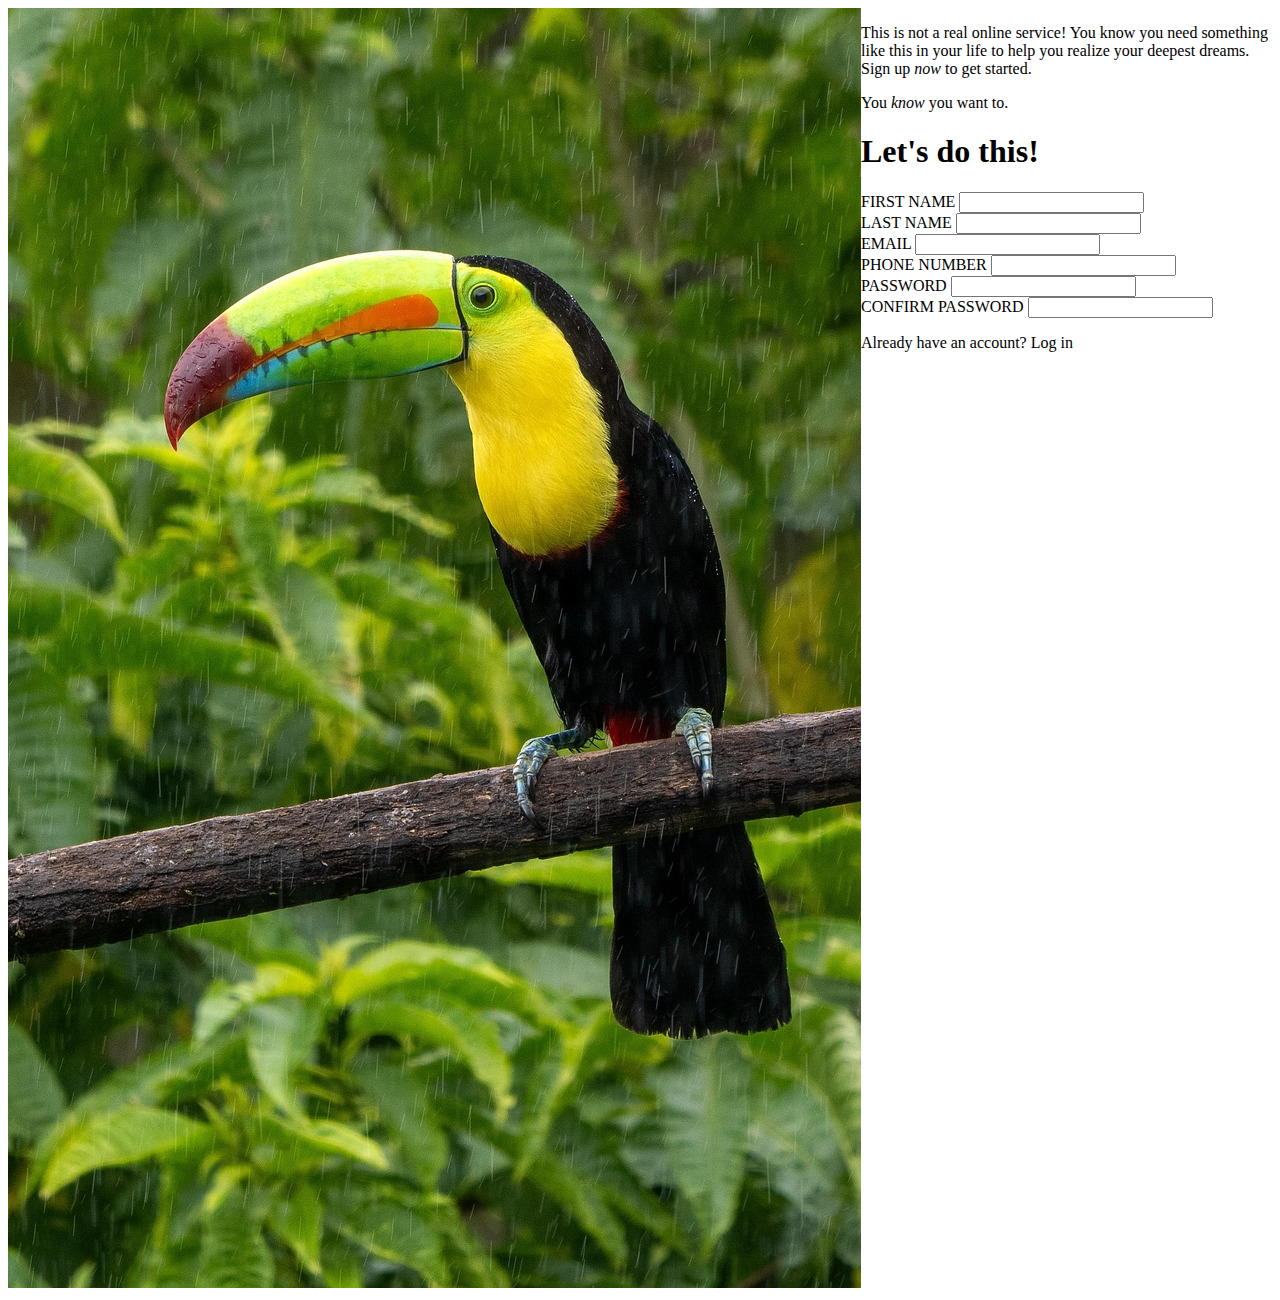
==== index.html @ 4439c469 "Add form controls and begin adjusting page layout." ====
<!DOCTYPE html>
<html lang="en">
<head>
    <meta charset="UTF-8">
    <meta name="viewport" content="width=device-width, initial-scale=1.0">
    <link rel="stylesheet" href="./styles.css">
    <title>Sign-Up Form</title>
</head>
<body>
    <div class="body">
        <div class="bckgnd-image">
            <img src="./images/costa-rica-9301364_1280.jpg" href="A colorful toucan.">
        </div>
        <div class="main-content">
            <div>
                <p>
                    This is not a real online service! You know you need something like this in your life to
                    help you realize your deepest dreams. Sign up <em>now</em> to get started.
                </p>
                <p>You <em>know</em> you want to.</p>
            </div>
            <div>
                <h1>Let's do this!</h1>
                <form action="#" method="post">
                    <div>
                        <label for="first-name">FIRST NAME</label>
                        <input type="text" id="first-name"  name="first-name" required>
                    </div>
                    <div>
                        <label for="last-name">LAST NAME</label>
                        <input type="text" id="last-name" name="last-name" required>
                    </div>
                    <div>
                        <label for="email">EMAIL</label>
                        <input type="email" id="email" name="email" required>
                    </div>
                    <div>
                        <label for="phone">PHONE NUMBER</label>
                        <input type="tel" id="phone" name="phone" required>
                    </div>
                    <div>
                        <label for="pass">PASSWORD</label>
                        <input type="password" id="password" name="password" required>
                    </div>
                    <div>
                        <label for="pass-conf">CONFIRM PASSWORD</label>
                        <input type="password" id="pass-conf" name="pass-conf" required>
                    </div>

                    <!-- PUT ALL FORM CONTROLS -->
                    <!-- INCLUDE THE SUBMIT BUTTON IN A DIV? -->
                </form>

            </div>
            <div>
                <p>Already have an account? <span>Log in</span></p>
            </div>
        </div>
    </div>
</body>
</html>
---- styles.css ----
@font-face {
    font-family: 'ostrich_sansmedium';
    src: url('ostrichsans-medium-webfont.woff2') format('woff2'),
         url('ostrichsans-medium-webfont.woff') format('woff');
    font-weight: normal;
    font-style: normal;

}

.body {
    display: flex;
}
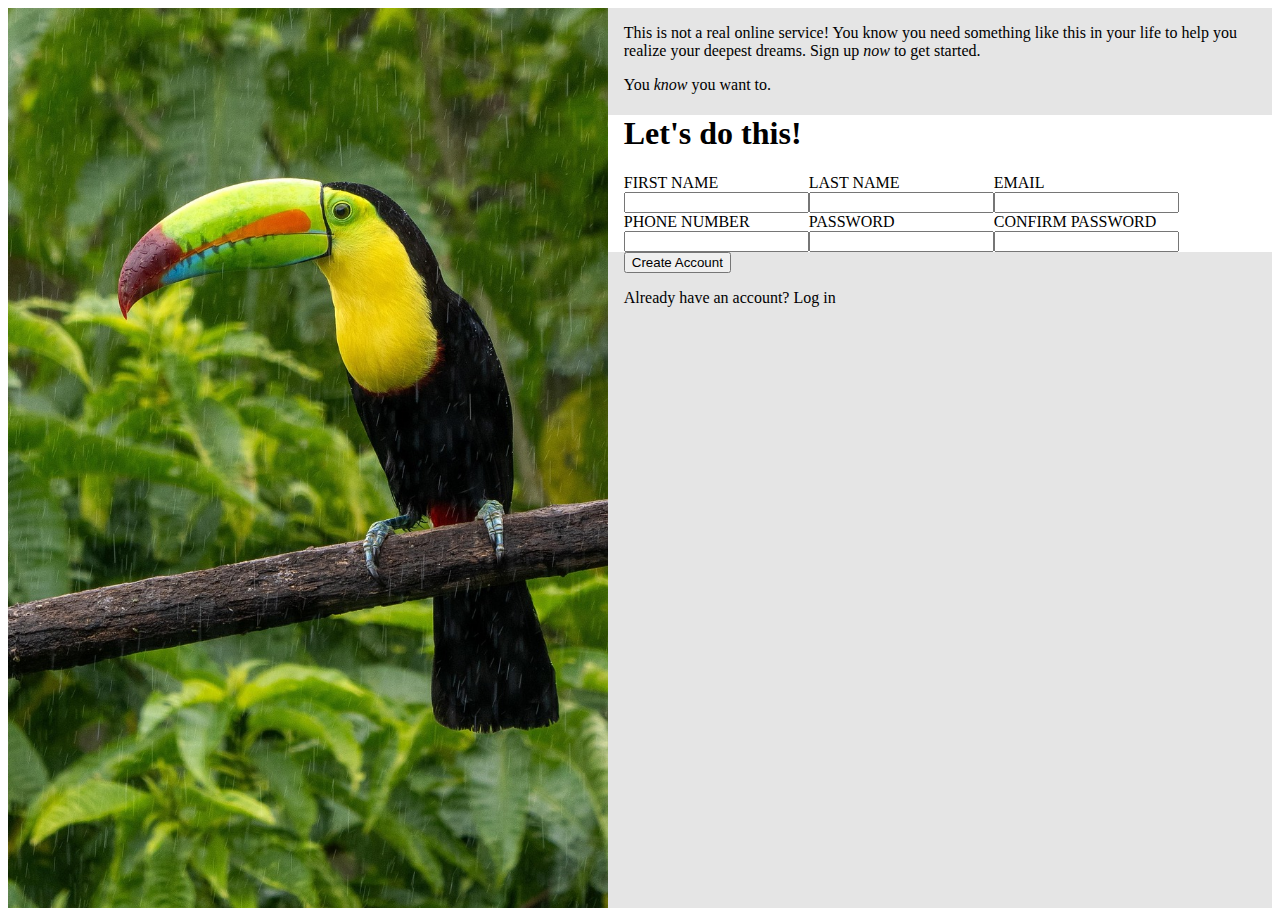
==== commit 12a735f3: "Refine layout further. Major sections in place." ====
--- a/index.html
+++ b/index.html
@@ -19,9 +19,9 @@
                 </p>
                 <p>You <em>know</em> you want to.</p>
             </div>
-            <div>
+            <form action="#" method="post">
                 <h1>Let's do this!</h1>
-                <form action="#" method="post">
+                <div class="user-inputs">
                     <div>
                         <label for="first-name">FIRST NAME</label>
                         <input type="text" id="first-name"  name="first-name" required>
@@ -46,12 +46,11 @@
                         <label for="pass-conf">CONFIRM PASSWORD</label>
                         <input type="password" id="pass-conf" name="pass-conf" required>
                     </div>
-
-                    <!-- PUT ALL FORM CONTROLS -->
-                    <!-- INCLUDE THE SUBMIT BUTTON IN A DIV? -->
-                </form>
-
-            </div>
+                </div>
+                <div class="btn-container">
+                    <button type="submit">Create Account</button>
+                </div>
+            </form>
             <div>
                 <p>Already have an account? <span>Log in</span></p>
             </div>
--- a/styles.css
+++ b/styles.css
@@ -9,4 +9,37 @@
 
 .body {
     display: flex;
+    height: 100vh;
+}
+
+img {
+    height: 100%;
+    width: auto;
+}
+
+.main-content,
+.btn-container {
+    background-color: rgb(229, 229, 229);
+}
+
+form {
+    background-color: white;
+}
+
+form > * {
+    padding-left: 1rem;;
+}
+
+.main-content > div {
+    padding-left: 1rem;
+}
+
+.user-inputs {
+    display: flex;
+    flex-wrap: wrap;
+}
+
+label,
+input {
+    display: block;
 }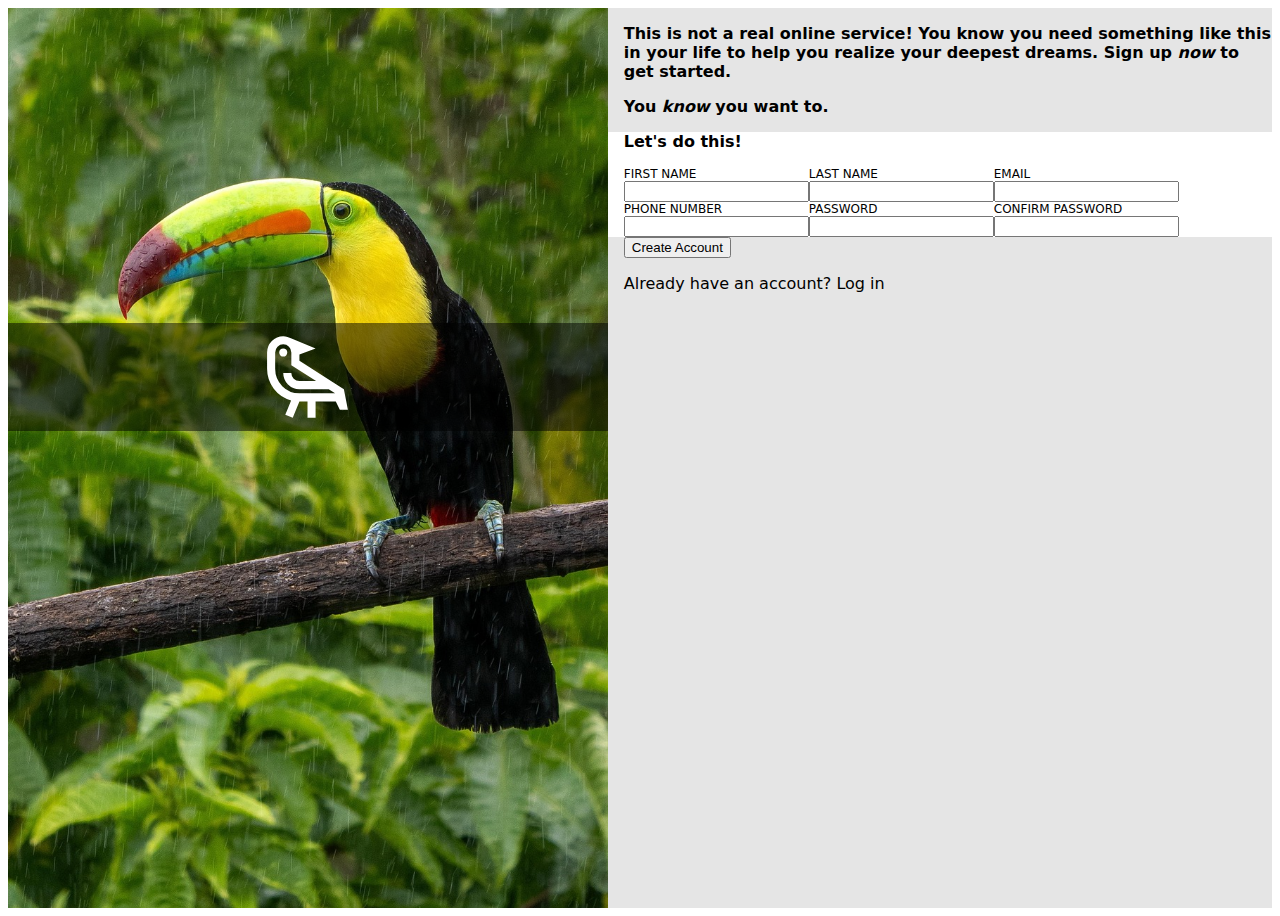
==== commit 86d4d9e0: "Add logo over background image." ====
--- a/index.html
+++ b/index.html
@@ -7,53 +7,55 @@
     <title>Sign-Up Form</title>
 </head>
 <body>
-    <div class="body">
-        <div class="bckgnd-image">
-            <img src="./images/costa-rica-9301364_1280.jpg" href="A colorful toucan.">
+    <div class="bckgnd-img-container">
+        <img class="bckgnd-img" src="./images/costa-rica-9301364_1280.jpg" href="A colorful toucan.">
+        <div class="logo-container">
+            <img class="logo" src="./images/raven-icon.svg" href="Raven Logo">
         </div>
-        <div class="main-content">
-            <div>
-                <p>
-                    This is not a real online service! You know you need something like this in your life to
-                    help you realize your deepest dreams. Sign up <em>now</em> to get started.
-                </p>
-                <p>You <em>know</em> you want to.</p>
+    </div>
+
+    <div class="main-content">
+        <div class="bold">
+            <p>
+                This is not a real online service! You know you need something like this in your life to
+                help you realize your deepest dreams. Sign up <em>now</em> to get started.
+            </p>
+            <p>You <em>know</em> you want to.</p>
+        </div>
+        <form action="#" method="post">
+            <p class="bold">Let's do this!</p>
+            <div class="user-inputs">
+                <div>
+                    <label for="first-name">FIRST NAME</label>
+                    <input type="text" id="first-name"  name="first-name" required>
+                </div>
+                <div>
+                    <label for="last-name">LAST NAME</label>
+                    <input type="text" id="last-name" name="last-name" required>
+                </div>
+                <div>
+                    <label for="email">EMAIL</label>
+                    <input type="email" id="email" name="email" required>
+                </div>
+                <div>
+                    <label for="phone">PHONE NUMBER</label>
+                    <input type="tel" id="phone" name="phone" required>
+                </div>
+                <div>
+                    <label for="pass">PASSWORD</label>
+                    <input type="password" id="password" name="password" required>
+                </div>
+                <div>
+                    <label for="pass-conf">CONFIRM PASSWORD</label>
+                    <input type="password" id="pass-conf" name="pass-conf" required>
+                </div>
             </div>
-            <form action="#" method="post">
-                <h1>Let's do this!</h1>
-                <div class="user-inputs">
-                    <div>
-                        <label for="first-name">FIRST NAME</label>
-                        <input type="text" id="first-name"  name="first-name" required>
-                    </div>
-                    <div>
-                        <label for="last-name">LAST NAME</label>
-                        <input type="text" id="last-name" name="last-name" required>
-                    </div>
-                    <div>
-                        <label for="email">EMAIL</label>
-                        <input type="email" id="email" name="email" required>
-                    </div>
-                    <div>
-                        <label for="phone">PHONE NUMBER</label>
-                        <input type="tel" id="phone" name="phone" required>
-                    </div>
-                    <div>
-                        <label for="pass">PASSWORD</label>
-                        <input type="password" id="password" name="password" required>
-                    </div>
-                    <div>
-                        <label for="pass-conf">CONFIRM PASSWORD</label>
-                        <input type="password" id="pass-conf" name="pass-conf" required>
-                    </div>
-                </div>
-                <div class="btn-container">
-                    <button type="submit">Create Account</button>
-                </div>
-            </form>
-            <div>
-                <p>Already have an account? <span>Log in</span></p>
+            <div class="btn-container">
+                <button type="submit">Create Account</button>
             </div>
+        </form>
+        <div>
+            <p>Already have an account? <span>Log in</span></p>
         </div>
     </div>
 </body>
--- a/styles.css
+++ b/styles.css
@@ -7,12 +7,35 @@
 
 }
 
-.body {
+body {
+    font-family: system-ui, "Segoe UI", Roboto, Helvetica, Arial, sans-serif, "Apple Color Emoji", "Segoe UI Emoji", "Segoe UI Symbol";
+    font-size: 1rem;
+    height: 100vh;
     display: flex;
-    height: 100vh;
+  }
+
+.bckgnd-img-container {
+    position: relative;
+    height: 100%;
 }
 
-img {
+.logo-container {
+    display: flex;
+    justify-content: center;
+    align-items: center;
+    position: absolute;
+    top: 35%;
+    height: 12%;
+    width: 100%;
+    background-color: rgba(0, 0, 0, .50);
+}
+
+img.logo {
+    height: 90%;
+    width: auto;
+}
+
+.bckgnd-img {
     height: 100%;
     width: auto;
 }
@@ -20,6 +43,10 @@
 .main-content,
 .btn-container {
     background-color: rgb(229, 229, 229);
+}
+
+.bold {
+    font-weight: 600;
 }
 
 form {
@@ -42,4 +69,8 @@
 label,
 input {
     display: block;
+}
+
+label {
+    font-size: 0.75rem;
 }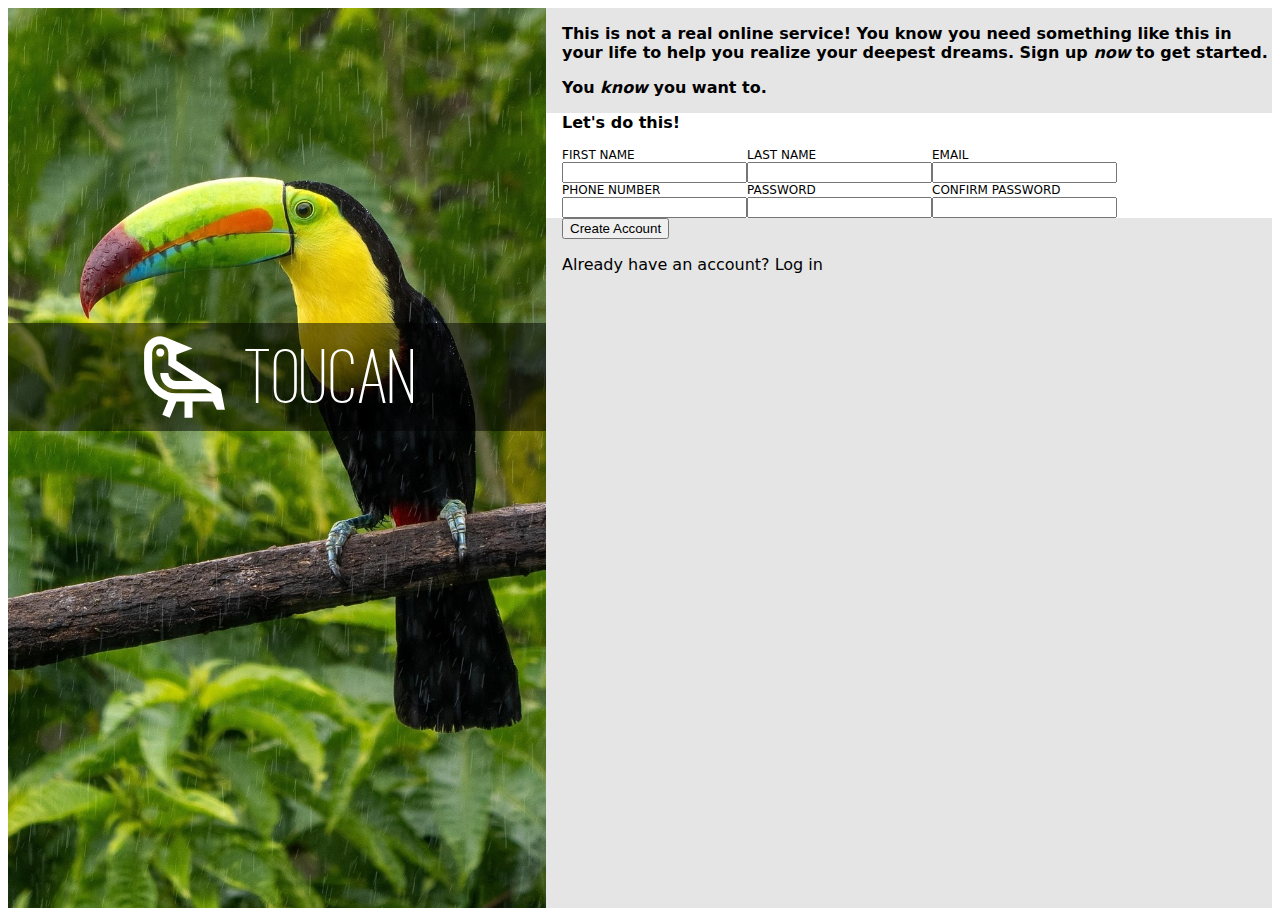
==== commit aa903e85: "Add text next to logo." ====
--- a/index.html
+++ b/index.html
@@ -11,6 +11,7 @@
         <img class="bckgnd-img" src="./images/costa-rica-9301364_1280.jpg" href="A colorful toucan.">
         <div class="logo-container">
             <img class="logo" src="./images/raven-icon.svg" href="Raven Logo">
+            <div class="logo">TOUCAN</div>
         </div>
     </div>
 
--- a/styles.css
+++ b/styles.css
@@ -1,14 +1,18 @@
 @font-face {
     font-family: 'ostrich_sansmedium';
-    src: url('ostrichsans-medium-webfont.woff2') format('woff2'),
-         url('ostrichsans-medium-webfont.woff') format('woff');
+    src: url('./fonts/ostrichsans-medium-webfont.woff2') format('woff2'),
+         url('./fonts/ostrichsans-medium-webfont.woff') format('woff');
     font-weight: normal;
     font-style: normal;
 
 }
 
+:root {
+    --system-font-stack: system-ui, "Segoe UI", Roboto, Helvetica, Arial, sans-serif, "Apple Color Emoji", "Segoe UI Emoji", "Segoe UI Symbol";
+}
+
 body {
-    font-family: system-ui, "Segoe UI", Roboto, Helvetica, Arial, sans-serif, "Apple Color Emoji", "Segoe UI Emoji", "Segoe UI Symbol";
+    font-family: var(--system-font-stack);
     font-size: 1rem;
     height: 100vh;
     display: flex;
@@ -24,6 +28,7 @@
     justify-content: center;
     align-items: center;
     position: absolute;
+    gap: 0.75rem;
     top: 35%;
     height: 12%;
     width: 100%;
@@ -33,6 +38,12 @@
 img.logo {
     height: 90%;
     width: auto;
+}
+
+div.logo {
+    font-family: "ostrich_sansmedium", var(--system-font-stack);
+    color: white;
+    font-size: 5rem;
 }
 
 .bckgnd-img {
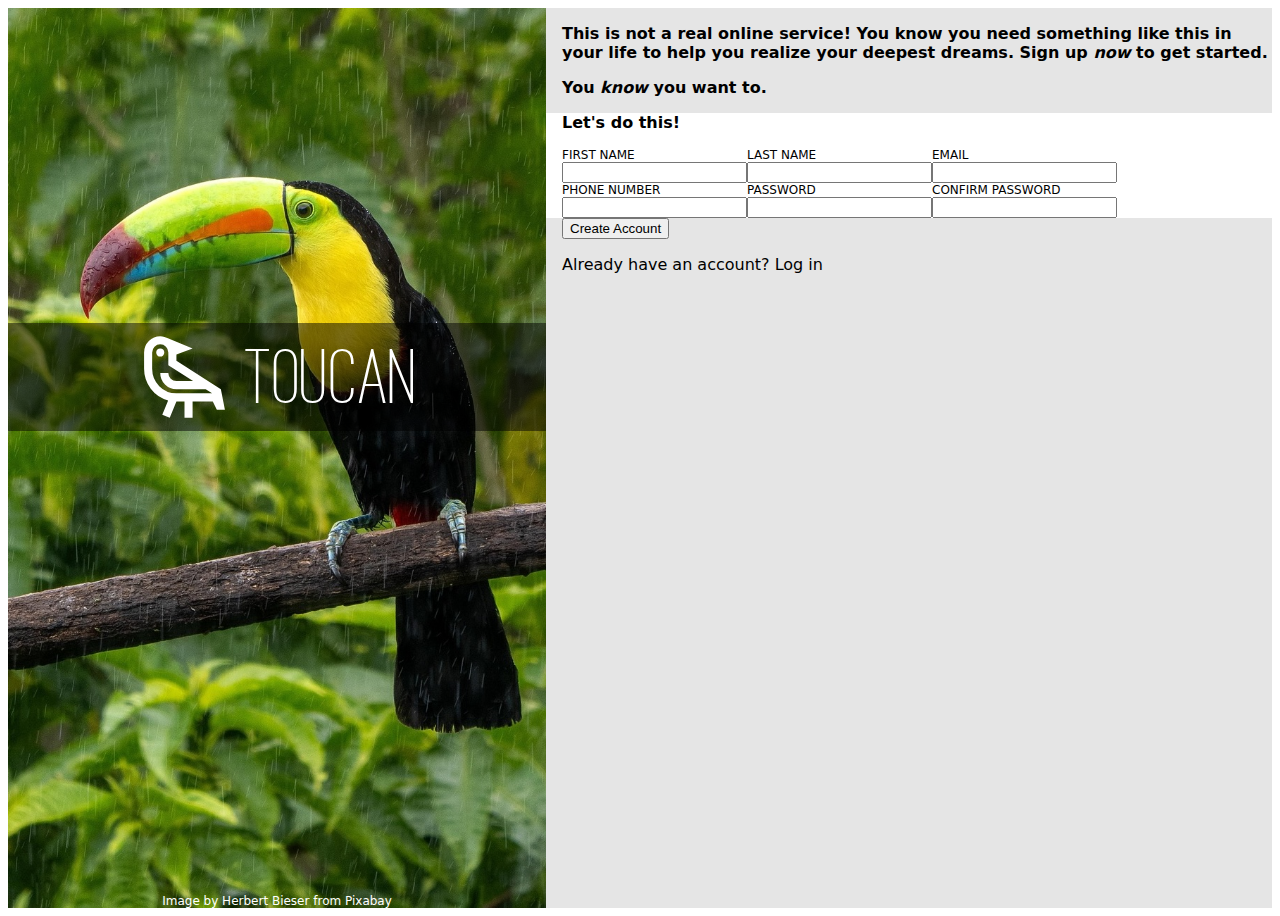
==== commit edd0da59: "Add image credit." ====
--- a/index.html
+++ b/index.html
@@ -12,6 +12,9 @@
         <div class="logo-container">
             <img class="logo" src="./images/raven-icon.svg" href="Raven Logo">
             <div class="logo">TOUCAN</div>
+        </div>
+        <div class="img-credit">
+            Image by Herbert Bieser from Pixabay
         </div>
     </div>
 
--- a/styles.css
+++ b/styles.css
@@ -46,6 +46,16 @@
     font-size: 5rem;
 }
 
+.img-credit {
+    position: absolute;
+    bottom: 0;
+    width: 100%;
+    text-align: center;
+    color: white;
+    font-size: .75rem;
+    font-weight: 200;
+}
+
 .bckgnd-img {
     height: 100%;
     width: auto;
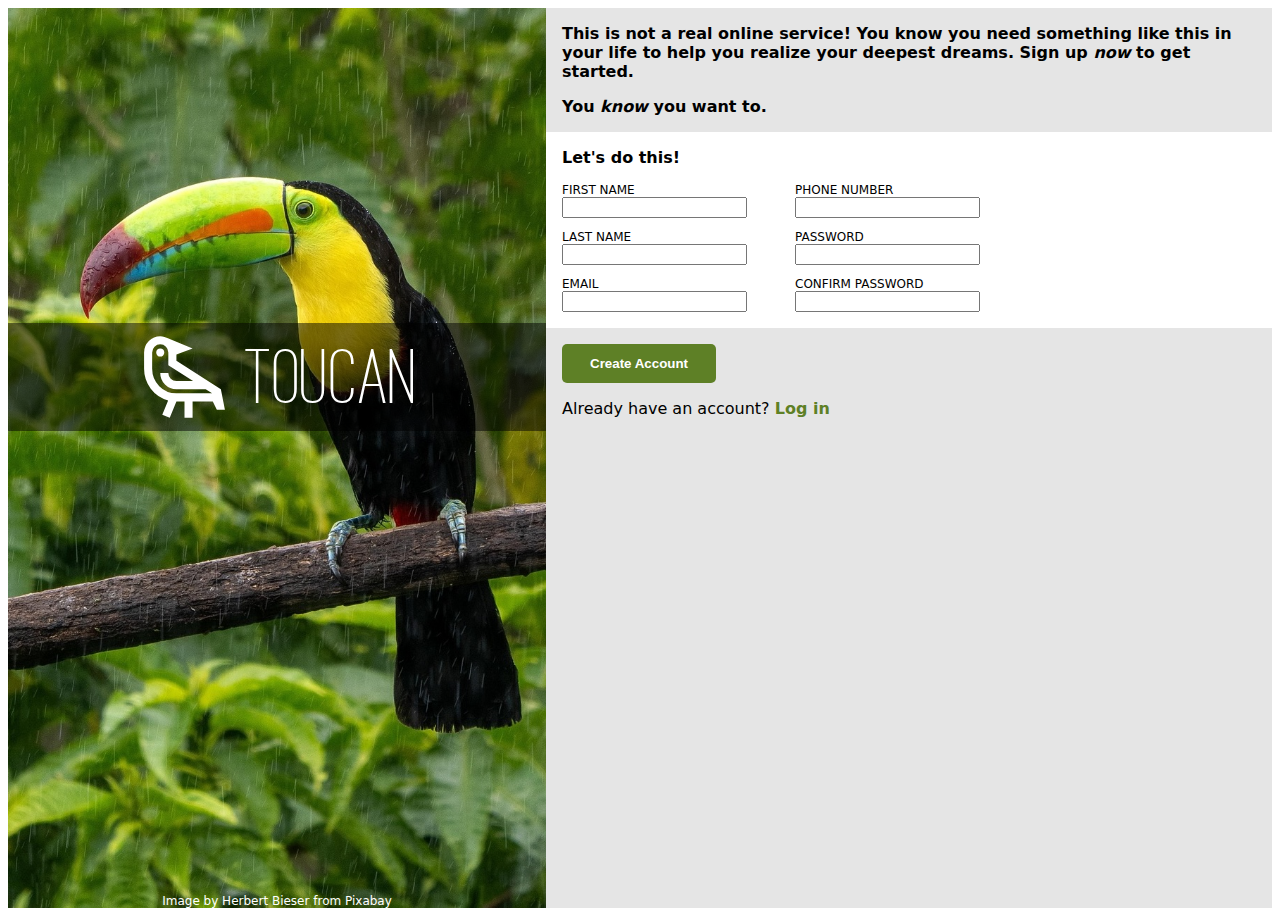
==== commit 4ee18560: "Refine layout of main content." ====
--- a/index.html
+++ b/index.html
@@ -19,7 +19,7 @@
     </div>
 
     <div class="main-content">
-        <div class="bold">
+        <div class="header bold">
             <p>
                 This is not a real online service! You know you need something like this in your life to
                 help you realize your deepest dreams. Sign up <em>now</em> to get started.
@@ -29,37 +29,41 @@
         <form action="#" method="post">
             <p class="bold">Let's do this!</p>
             <div class="user-inputs">
-                <div>
-                    <label for="first-name">FIRST NAME</label>
-                    <input type="text" id="first-name"  name="first-name" required>
+                <div class="user-inputs-left">
+                    <div>
+                        <label for="first-name">FIRST NAME</label>
+                        <input type="text" id="first-name"  name="first-name" required>
+                    </div>
+                    <div>
+                        <label for="last-name">LAST NAME</label>
+                        <input type="text" id="last-name" name="last-name" required>
+                    </div>
+                    <div>
+                        <label for="email">EMAIL</label>
+                        <input type="email" id="email" name="email" required>
+                    </div>
                 </div>
-                <div>
-                    <label for="last-name">LAST NAME</label>
-                    <input type="text" id="last-name" name="last-name" required>
-                </div>
-                <div>
-                    <label for="email">EMAIL</label>
-                    <input type="email" id="email" name="email" required>
-                </div>
-                <div>
-                    <label for="phone">PHONE NUMBER</label>
-                    <input type="tel" id="phone" name="phone" required>
-                </div>
-                <div>
-                    <label for="pass">PASSWORD</label>
-                    <input type="password" id="password" name="password" required>
-                </div>
-                <div>
-                    <label for="pass-conf">CONFIRM PASSWORD</label>
-                    <input type="password" id="pass-conf" name="pass-conf" required>
+                <div class="user-inputs-right">
+                    <div>
+                        <label for="phone">PHONE NUMBER</label>
+                        <input type="tel" id="phone" name="phone" required>
+                    </div>
+                    <div>
+                        <label for="pass">PASSWORD</label>
+                        <input type="password" id="password" name="password" required>
+                    </div>
+                    <div>
+                        <label for="pass-conf">CONFIRM PASSWORD</label>
+                        <input type="password" id="pass-conf" name="pass-conf" required>
+                    </div>
                 </div>
             </div>
             <div class="btn-container">
                 <button type="submit">Create Account</button>
             </div>
         </form>
-        <div>
-            <p>Already have an account? <span>Log in</span></p>
+        <div class="footer">
+            <p>Already have an account? <span class="green">Log in</span></p>
         </div>
     </div>
 </body>
--- a/styles.css
+++ b/styles.css
@@ -9,6 +9,7 @@
 
 :root {
     --system-font-stack: system-ui, "Segoe UI", Roboto, Helvetica, Arial, sans-serif, "Apple Color Emoji", "Segoe UI Emoji", "Segoe UI Symbol";
+    --green: rgb(94 128 38);
 }
 
 body {
@@ -74,17 +75,26 @@
     background-color: white;
 }
 
+.header > *,
+.footer,
 form > * {
-    padding-left: 1rem;;
+    padding: 1rem 1rem 0 1rem;
 }
 
-.main-content > div {
-    padding-left: 1rem;
+.header > p + p,
+.user-inputs {
+    padding-bottom: 1rem;
 }
 
 .user-inputs {
     display: flex;
-    flex-wrap: wrap;
+    gap: 3rem;
+}
+
+.user-inputs > div {
+    display: flex;
+    flex-direction: column;
+    gap: 0.75rem;
 }
 
 label,
@@ -94,4 +104,22 @@
 
 label {
     font-size: 0.75rem;
+}
+
+p {
+    margin: 0;
+}
+
+button {
+    background-color: var(--green);
+    color: white;
+    font-weight: 700;
+    border: none;
+    padding: .75rem 1.75rem;
+    border-radius: 5px;
+}
+
+.green {
+    color: var(--green);
+    font-weight: 700;
 }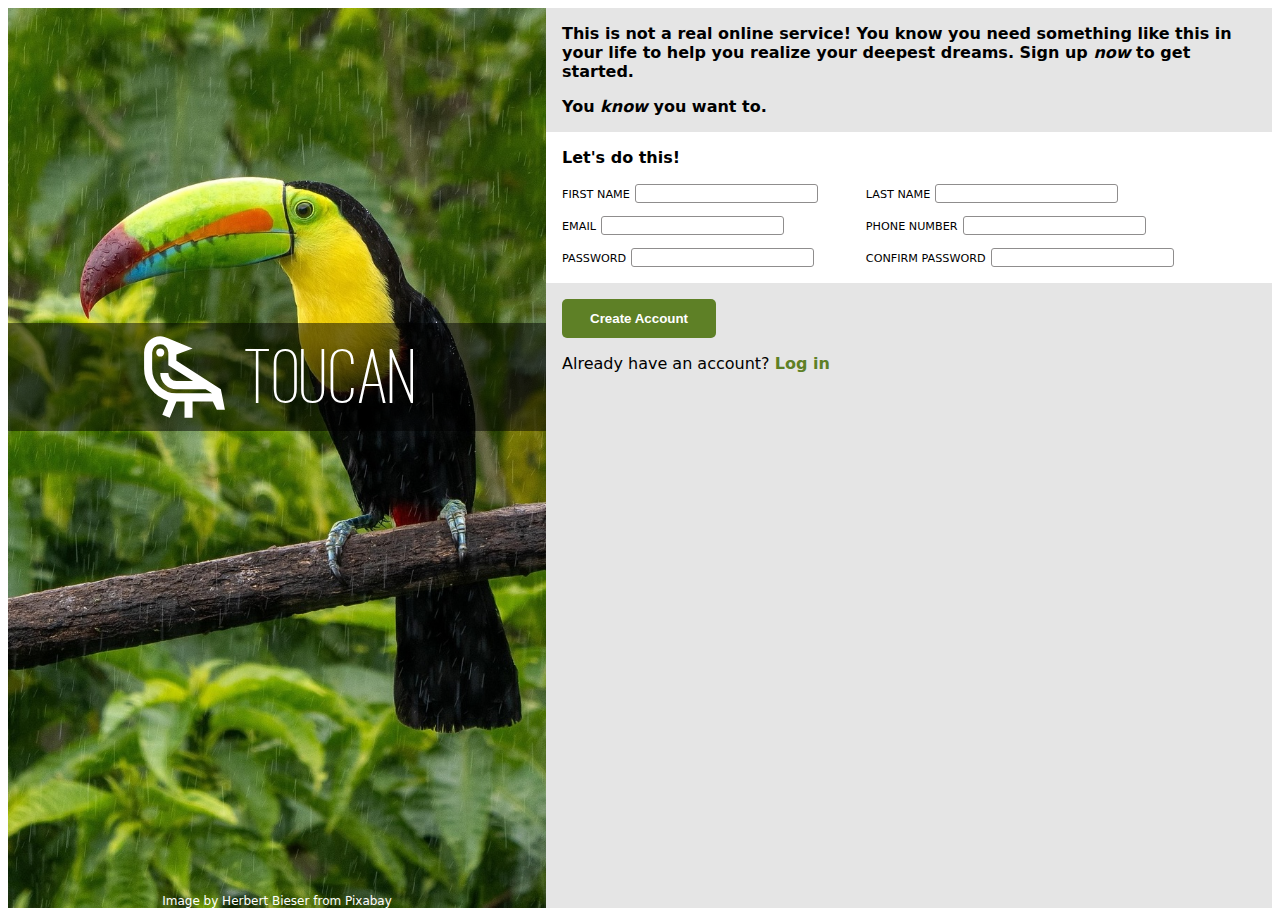
==== commit a5c86a0a: "Add input styling." ====
--- a/index.html
+++ b/index.html
@@ -32,38 +32,38 @@
                 <div class="user-inputs-left">
                     <div>
                         <label for="first-name">FIRST NAME</label>
-                        <input type="text" id="first-name"  name="first-name" required>
-                    </div>
-                    <div>
-                        <label for="last-name">LAST NAME</label>
-                        <input type="text" id="last-name" name="last-name" required>
+                        <input type="text" id="first-name"  name="first-name">
                     </div>
                     <div>
                         <label for="email">EMAIL</label>
-                        <input type="email" id="email" name="email" required>
+                        <input type="email" id="email" name="email">
+                    </div>
+                    <div>
+                        <label for="pass">PASSWORD</label>
+                        <input type="password" id="password" name="password">
                     </div>
                 </div>
                 <div class="user-inputs-right">
                     <div>
-                        <label for="phone">PHONE NUMBER</label>
-                        <input type="tel" id="phone" name="phone" required>
+                        <label for="last-name">LAST NAME</label>
+                        <input type="text" id="last-name" name="last-name">
                     </div>
                     <div>
-                        <label for="pass">PASSWORD</label>
-                        <input type="password" id="password" name="password" required>
+                        <label for="phone">PHONE NUMBER</label>
+                        <input type="tel" id="phone" name="phone">
                     </div>
                     <div>
                         <label for="pass-conf">CONFIRM PASSWORD</label>
-                        <input type="password" id="pass-conf" name="pass-conf" required>
+                        <input type="password" id="pass-conf" name="pass-conf">
                     </div>
                 </div>
             </div>
             <div class="btn-container">
-                <button type="submit">Create Account</button>
+                <button class="bold" type="submit">Create Account</button>
             </div>
         </form>
         <div class="footer">
-            <p>Already have an account? <span class="green">Log in</span></p>
+            <p>Already have an account? <span class="green bold">Log in</span></p>
         </div>
     </div>
 </body>
--- a/styles.css
+++ b/styles.css
@@ -97,13 +97,8 @@
     gap: 0.75rem;
 }
 
-label,
-input {
-    display: block;
-}
-
 label {
-    font-size: 0.75rem;
+    font-size: 0.7rem;
 }
 
 p {
@@ -113,7 +108,6 @@
 button {
     background-color: var(--green);
     color: white;
-    font-weight: 700;
     border: none;
     padding: .75rem 1.75rem;
     border-radius: 5px;
@@ -121,5 +115,19 @@
 
 .green {
     color: var(--green);
-    font-weight: 700;
+}
+
+input {
+    outline: none;
+    border: 1px solid rgb(143, 141, 141);
+    border-radius: 3px;
+}
+
+input:focus {
+    border: 2px solid rgb(72, 132, 185);
+    box-shadow: 2px 2px 2px 1px rgba(0, 0, 0, .50);
+}
+
+input:invalid {
+    border: 2px solid red;
 }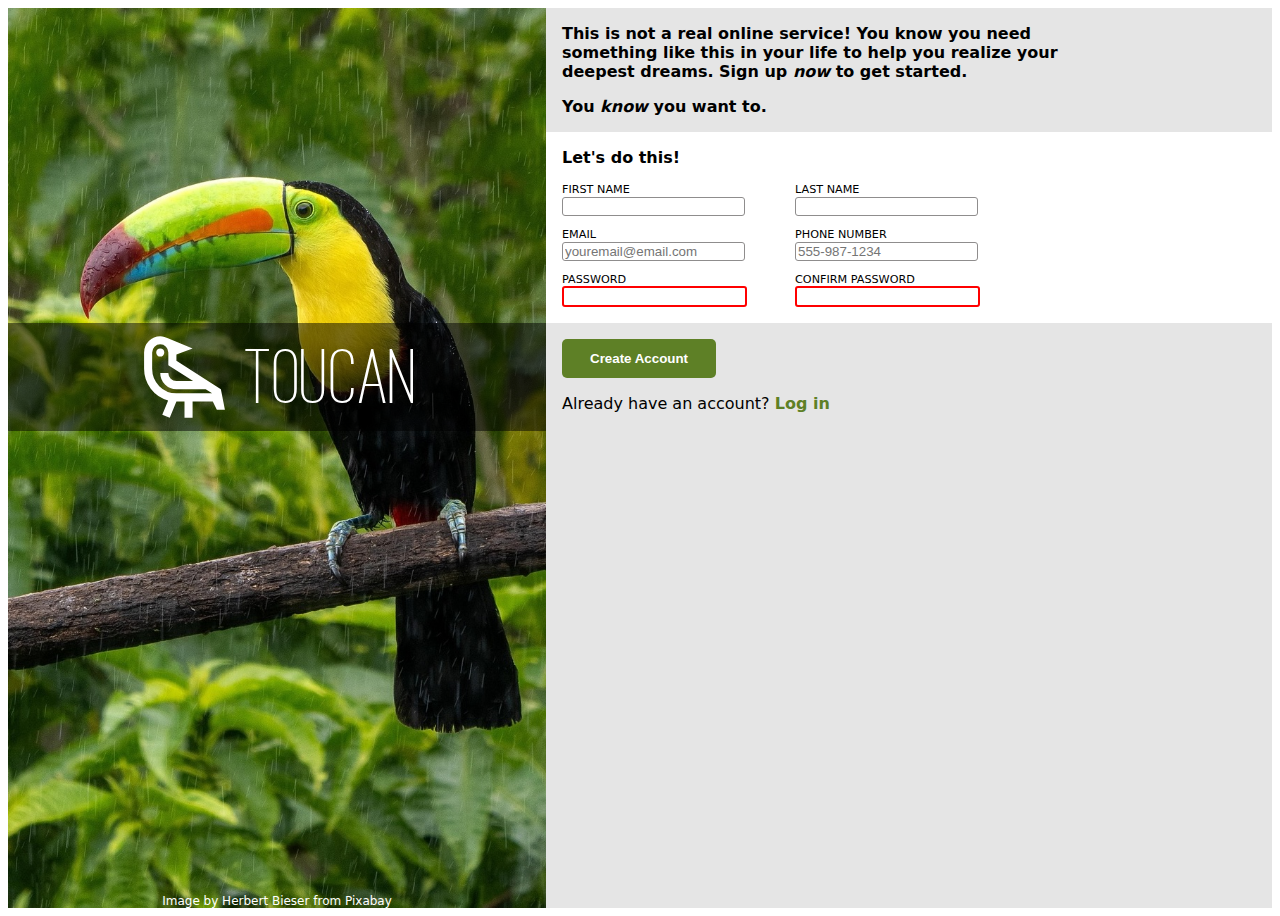
==== commit 8ec7ce9e: "Add client-side form validations." ====
--- a/index.html
+++ b/index.html
@@ -36,11 +36,11 @@
                     </div>
                     <div>
                         <label for="email">EMAIL</label>
-                        <input type="email" id="email" name="email">
+                        <input type="email" id="email" name="email" placeholder="youremail@email.com">
                     </div>
                     <div>
                         <label for="pass">PASSWORD</label>
-                        <input type="password" id="password" name="password">
+                        <input type="password" id="password" name="password" required>
                     </div>
                 </div>
                 <div class="user-inputs-right">
@@ -50,11 +50,11 @@
                     </div>
                     <div>
                         <label for="phone">PHONE NUMBER</label>
-                        <input type="tel" id="phone" name="phone">
+                        <input type="tel" id="phone" name="phone" placeholder="555-987-1234" pattern="\d{3}-\d{3}-\d{4}">
                     </div>
                     <div>
                         <label for="pass-conf">CONFIRM PASSWORD</label>
-                        <input type="password" id="pass-conf" name="pass-conf">
+                        <input type="password" id="pass-conf" name="pass-conf" required>
                     </div>
                 </div>
             </div>
--- a/styles.css
+++ b/styles.css
@@ -17,7 +17,11 @@
     font-size: 1rem;
     height: 100vh;
     display: flex;
-  }
+}
+
+.main-content {
+    width: 100%;
+}
 
 .bckgnd-img-container {
     position: relative;
@@ -98,11 +102,13 @@
 }
 
 label {
+    display: block;
     font-size: 0.7rem;
 }
 
 p {
     margin: 0;
+    max-width: 45ch;
 }
 
 button {
